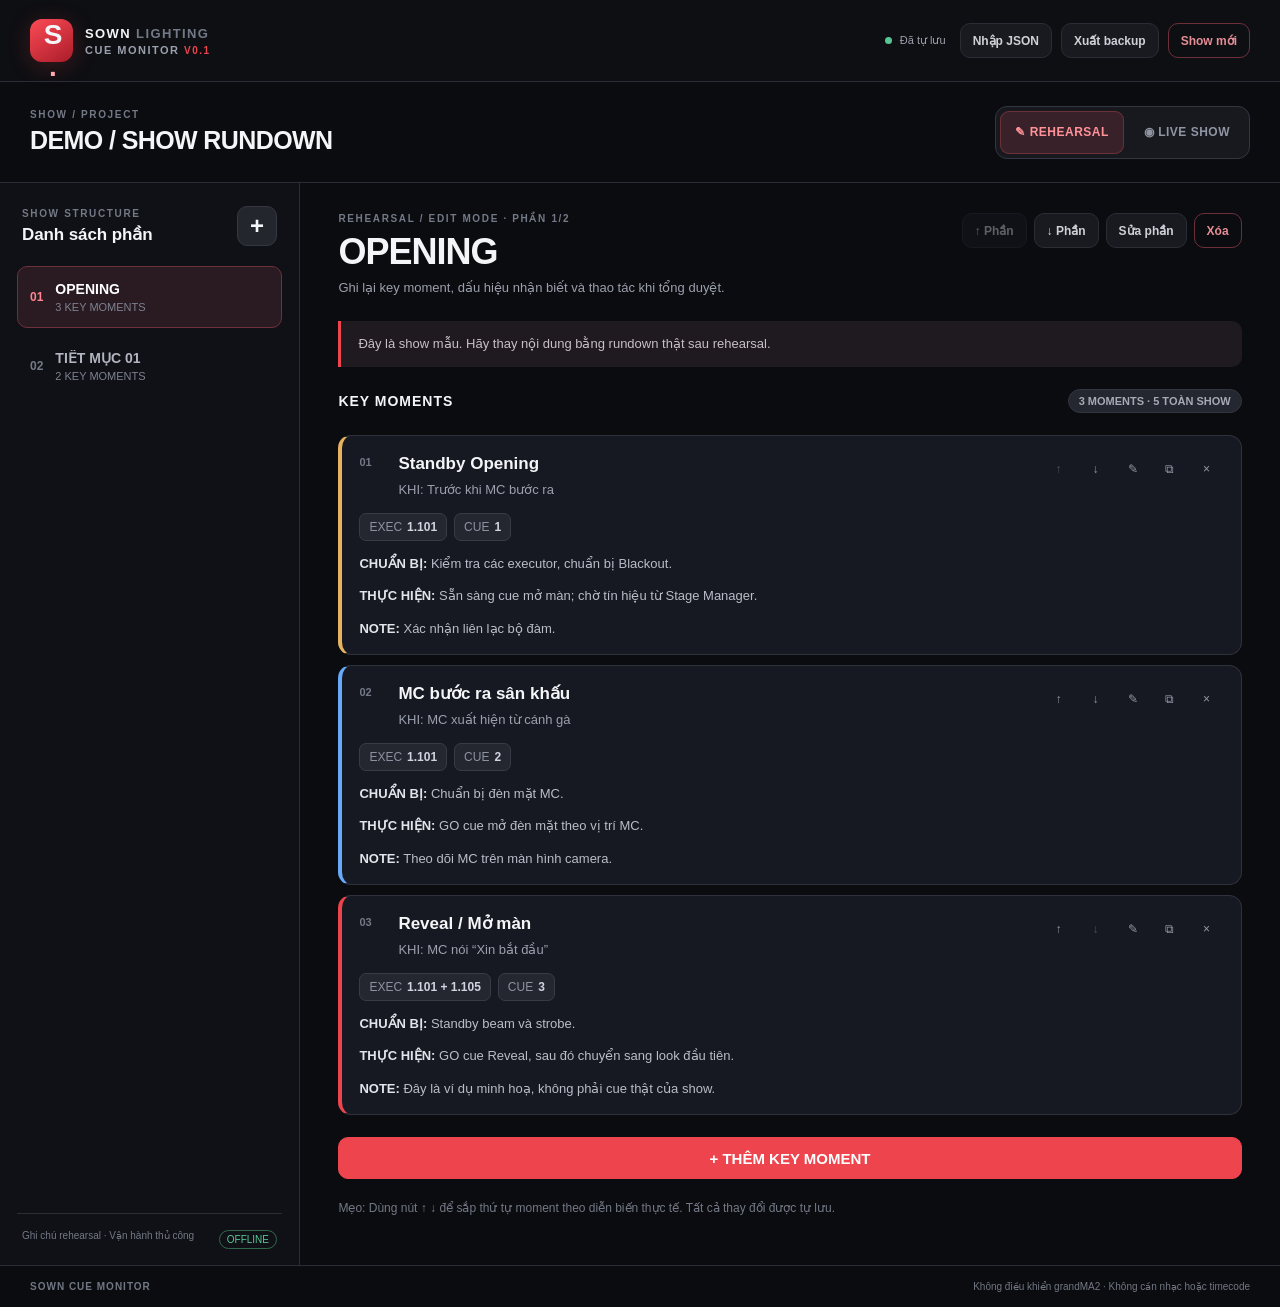
==== cue-monitor/index.html @ 7e2f2c6b "Deploy SOWN Cue Monitor v0.1 to GitHub Pages" ====
<!doctype html>
<html lang="vi">
<head>
  <meta charset="utf-8">
  <meta name="viewport" content="width=device-width,initial-scale=1,viewport-fit=cover">
  <meta name="theme-color" content="#0b0c10">
  <meta name="apple-mobile-web-app-capable" content="yes">
  <meta name="apple-mobile-web-app-status-bar-style" content="black-translucent">
  <meta name="apple-mobile-web-app-title" content="SOWN Cues">
  <meta name="description" content="SOWN Cue Monitor — sổ cue cho rehearsal và live show, không cần timecode.">
  
  
  
  
  <link rel="manifest" href="./manifest.webmanifest">
  <link rel="icon" type="image/svg+xml" href="./icon.svg">
  <title>SOWN Cue Monitor</title>
<style>
:root{color-scheme:dark;--bg:#0b0c10;--panel:#12141a;--panel2:#191b23;--line:#2a2d37;--text:#f4f5f7;--muted:#9ba0ad;--faint:#737986;--accent:#ed444e;--accent-soft:#361c23;--green:#58c694;--amber:#e8b35e;--blue:#68aafa;--purple:#b39dfe;--radius:15px;font-family:-apple-system,BlinkMacSystemFont,"Segoe UI",Roboto,"Helvetica Neue",Arial,sans-serif}
*{box-sizing:border-box}
html{min-height:100%;background:var(--bg)}
body{margin:0;background:var(--bg);color:var(--text);font-size:15px;-webkit-font-smoothing:antialiased}
button,input,select,textarea{font:inherit}
button{cursor:pointer;-webkit-tap-highlight-color:transparent}
button:disabled{opacity:.42;cursor:not-allowed}
button:focus-visible,input:focus-visible,textarea:focus-visible,select:focus-visible{outline:2px solid var(--blue);outline-offset:2px}
.app-shell{min-height:100dvh;display:flex;flex-direction:column;max-width:1600px;margin:auto}
.header{display:flex;align-items:center;justify-content:space-between;gap:20px;padding:19px 30px;border-bottom:1px solid var(--line);background:#0e0f13}
.brand{display:flex;align-items:center;gap:12px;flex-shrink:0}
.brand-mark{height:43px;width:43px;border-radius:12px;background:linear-gradient(145deg,#fb4b56,#aa1c29);display:grid;place-items:center;font-weight:900;font-size:28px;letter-spacing:-3px;box-shadow:0 4px 22px #f1434336}
.brand-mark span{color:#ffa9ae}
.brand-top{font-size:13px;font-weight:850;letter-spacing:1.4px}
.brand-top span{color:var(--faint);font-weight:600;margin-left:5px}
.brand-bottom{font-size:11px;font-weight:700;color:var(--muted);letter-spacing:1.5px;margin-top:3px}
.brand-bottom b{color:var(--accent);font-size:10px}
.header-actions{display:flex;align-items:center;gap:9px;flex-wrap:wrap;justify-content:flex-end}
.save-state{font-size:11px;color:var(--muted);white-space:nowrap;margin-right:5px}
.save-dot{display:inline-block;height:7px;width:7px;border-radius:50%;background:var(--green);margin-right:5px}
.btn,.icon-btn{background:#24262e;color:var(--text);border:1px solid #353841;border-radius:10px;min-height:42px;padding:10px 15px;font-weight:650;transition:background .15s,border-color .15s}
.btn:hover,.icon-btn:hover{background:#30343e}
.btn-sm{font-size:12px;min-height:35px;padding:7px 12px}
.btn-quiet{background:#181a20;border-color:#292d35;color:#cfd1d8}
.btn-danger-outline{background:transparent;color:#e58e95;border-color:#6d303b}
.btn-accent{background:var(--accent);border-color:#ed444e;color:#fff}
.btn-accent:hover{background:#d93642}
.btn-outline{background:transparent;border-color:#454a55}
.btn-ghost{background:transparent;border-color:transparent;color:var(--muted)}
.btn-icon-text{display:inline-flex;align-items:center;gap:7px}
.icon-btn{height:40px;min-height:40px;width:40px;padding:0;display:grid;place-items:center;font-size:24px;line-height:1}
.showbar{display:flex;align-items:center;justify-content:space-between;gap:20px;padding:22px 30px;border-bottom:1px solid var(--line)}
.show-identity{min-width:0}.eyebrow{font-size:10px;font-weight:750;letter-spacing:1.65px;color:var(--faint);text-transform:uppercase}.show-name{display:block;background:none;border:0;color:var(--text);font-size:25px;letter-spacing:-.6px;font-weight:800;padding:5px 0;text-align:left;max-width:100%;overflow:hidden;text-overflow:ellipsis;white-space:nowrap}
.show-name:hover{text-decoration:underline;text-decoration-color:#ba414a}
.mode-tabs{display:flex;gap:5px;padding:4px;border:1px solid #343641;background:#17191f;border-radius:12px;flex-shrink:0}
.mode-tab{border:0;background:transparent;border-radius:9px;padding:11px 15px;color:#8f95a2;font-size:12px;letter-spacing:.5px;font-weight:800;min-height:43px}
.mode-tab.active{background:#39212a;color:#ff9399;box-shadow:inset 0 0 0 1px #6c3037}
.workspace{display:grid;grid-template-columns:300px minmax(0,1fr);min-height:0;flex:1}
.sidebar{border-right:1px solid var(--line);background:#101116;padding:23px 17px 16px;display:flex;flex-direction:column;gap:20px}
.sidebar-head{display:flex;align-items:center;justify-content:space-between;gap:10px;padding:0 5px}.sidebar-head h2{font-size:17px;margin:5px 0 0;letter-spacing:-.1px}.sections{display:flex;flex-direction:column;gap:7px}
.section-item{width:100%;background:transparent;color:#b1b5bf;border:1px solid transparent;border-radius:10px;padding:12px 12px;display:flex;gap:12px;align-items:center;text-align:left;min-height:62px}
.section-item:hover{background:#1a1c23}.section-item.active{background:#2a1a21;border-color:#6d313b;color:#fff}
.section-index{color:var(--faint);font-size:12px;font-variant-numeric:tabular-nums;font-weight:700}.section-item.active .section-index{color:#ff8591}
.section-info{display:flex;flex:1;flex-direction:column;gap:4px;min-width:0}.section-info strong{font-size:14px;white-space:nowrap;overflow:hidden;text-overflow:ellipsis}.section-info small{font-size:11px;color:#7c8290}.sidebar-foot{border-top:1px solid var(--line);margin-top:auto;padding:16px 5px 0;display:flex;justify-content:space-between;gap:8px;color:var(--faint);font-size:10px}.pill{font-size:10px;color:var(--green);border:1px solid #31684c;border-radius:20px;padding:3px 7px;height:fit-content}
.main{min-width:0;padding:30px clamp(18px,3vw,44px) 50px}.main-layout{max-width:1050px;margin:0 auto;display:flex;flex-direction:column;gap:22px}
.page-heading{display:flex;align-items:start;justify-content:space-between;gap:15px}.page-heading h1{font-size:clamp(26px,3vw,36px);font-weight:850;letter-spacing:-1px;margin:7px 0 5px}.subtitle{font-size:13px;color:var(--muted);line-height:1.6;margin:0}.heading-actions{display:flex;gap:7px;align-items:center;flex-wrap:wrap;justify-content:flex-end}
.panel{border:1px solid var(--line);background:var(--panel);border-radius:var(--radius);padding:21px}.section-note{border-left:3px solid var(--accent);padding:13px 17px;background:#1e1a20;border-radius:0 10px 10px 0;color:#c8c0c4;white-space:pre-wrap;font-size:13px;line-height:1.55}
.section-hint{display:flex;gap:9px;align-items:center;color:var(--faint);font-size:12px}.list-title{display:flex;align-items:center;justify-content:space-between;gap:10px}.list-title h2{font-size:14px;letter-spacing:1px;text-transform:uppercase;margin:0}.count-badge{border-radius:20px;background:#242730;border:1px solid #323641;color:#a5aab5;padding:5px 10px;font-weight:800;font-size:11px}
.moments{display:flex;flex-direction:column;gap:10px}.moment-card{border:1px solid #2f323d;border-radius:13px;background:#171922;overflow:hidden;border-left:4px solid var(--amber)}
.moment-card.color-red{border-left-color:var(--accent)}.moment-card.color-blue{border-left-color:var(--blue)}.moment-card.color-green{border-left-color:var(--green)}.moment-card.color-purple{border-left-color:var(--purple)}.moment-card.color-amber{border-left-color:var(--amber)}
.moment-inner{padding:16px 17px}.moment-header{display:flex;gap:12px;align-items:start}.moment-num{font-size:11px;color:var(--faint);font-weight:800;min-width:27px;padding-top:4px}.moment-heading{flex:1;min-width:0}.moment-heading strong{font-size:17px;display:block;line-height:1.4}.moment-trigger{font-size:13px;color:var(--muted);margin:5px 0 0;line-height:1.45;white-space:pre-wrap}.moment-actions{display:flex;gap:3px;flex-wrap:wrap;justify-content:flex-end}.mini-btn{border:1px solid transparent;background:transparent;color:#9398a5;border-radius:8px;padding:8px;min-height:34px;min-width:34px;font-size:12px}.mini-btn:hover{background:#2a2c37;color:white}.mini-btn.danger:hover{background:#46232a;color:#ff9ca4}
.chips{display:flex;gap:7px;flex-wrap:wrap;margin-top:13px}.chip{background:#242730;color:#d1d4df;border:1px solid #383b46;padding:6px 9px;border-radius:7px;font-size:12px;font-weight:700}.chip b{font-weight:500;color:#8d93a1;margin-right:5px}
.note-summary{font-size:13px;color:#b9bdc7;margin:13px 0 0;line-height:1.5;white-space:pre-wrap}.note-summary b{color:#e2e4eb}.empty-state{border:1px dashed #454852;border-radius:15px;text-align:center;color:var(--muted);padding:45px 20px}.empty-state strong{display:block;color:#f5f5f5;font-size:18px;margin-bottom:12px}.empty-state p{max-width:370px;margin:0 auto 18px;font-size:13px;line-height:1.6}
.live-topbar{display:flex;gap:10px;align-items:center;justify-content:space-between}.live-counter{font-size:13px;color:var(--muted);font-weight:700}.live-counter b{color:#fff}.live-counts{color:var(--faint);font-size:12px}.live-section-picker{display:flex;gap:8px;align-items:center;min-width:0}.live-section-picker label{font-size:11px;color:var(--muted);white-space:nowrap}.live-section-picker select{min-width:180px;max-width:240px;flex:1}
.live-hero{border:1px solid #702b36;border-radius:20px;background:linear-gradient(145deg,#2a171e 0%,#17171e 64%);padding:26px;position:relative;overflow:hidden}.live-hero:before{content:"";position:absolute;width:190px;height:190px;border-radius:50%;top:-110px;right:-80px;background:#8f1d2d;filter:blur(80px);opacity:.28;pointer-events:none}.live-hero .live-label{color:#ff8f99;font-size:12px;font-weight:900;letter-spacing:1.6px}.live-hero h2{font-size:clamp(28px,4vw,45px);letter-spacing:-1.4px;line-height:1.11;margin:13px 0 12px;max-width:780px;overflow-wrap:anywhere}.live-subtitle{font-size:14px;color:#d1a9b1;margin-bottom:17px}.divider{height:1px;background:#46404b;margin:18px 0}.field-grid{display:grid;grid-template-columns:repeat(2,minmax(0,1fr));gap:13px}.field-box{background:#12141ac9;border:1px solid #3b333e;border-radius:12px;padding:15px;min-width:0}.field-label{font-size:10px;letter-spacing:1.3px;color:var(--faint);font-weight:800;margin-bottom:9px}.field-value{font-size:15px;font-weight:700;line-height:1.6;white-space:pre-wrap;overflow-wrap:anywhere}.field-value.muted{color:#8a8d98;font-weight:400}.exec-row{display:flex;gap:8px;flex-wrap:wrap}.exec-tag{background:#342128;border:1px solid #7b3840;border-radius:10px;padding:12px 14px;min-width:118px}.exec-tag strong{display:block;font-size:21px;letter-spacing:.4px;margin-top:5px;overflow-wrap:anywhere}.exec-tag label{color:#c37c86;font-size:10px;letter-spacing:1px;font-weight:800}.exec-tag.cue{background:#242631;border-color:#4a4e60}.exec-tag.cue label{color:#a3a9be}
.live-actions{display:flex;gap:11px;align-items:stretch}.live-actions .btn{min-height:60px;font-size:15px}.live-actions .btn-accent{flex:1;font-size:16px;letter-spacing:.2px}.live-actions .btn-outline{min-width:118px}.live-notice{text-align:center;color:#777e8c;font-size:11px;line-height:1.6}.upcoming-grid{display:grid;grid-template-columns:1fr 1fr;gap:12px}.upcoming-card{border:1px solid var(--line);background:#161820;border-radius:13px;padding:17px;text-align:left;color:var(--text)}.upcoming-card:hover{background:#20232c}.upcoming-card small{color:var(--faint);font-size:10px;letter-spacing:1px;font-weight:800}.upcoming-card strong{display:block;margin:9px 0 6px;font-size:16px;line-height:1.4}.upcoming-card span{color:#969ba6;font-size:12px;line-height:1.5}.upcoming-card.last{cursor:default;color:var(--muted)}.completed{color:var(--green);font-size:12px}
.live-finish{text-align:center;border:1px solid #347555;background:#12291e;border-radius:16px;padding:70px 20px}.live-finish h2{font-size:36px;margin:12px 0}.live-finish p{color:#aad2bd}.live-finish .buttons{display:flex;gap:10px;justify-content:center;margin-top:24px;flex-wrap:wrap}
select,input,textarea{border:1px solid #3b404a;border-radius:10px;background:#1b1e25;color:#f4f5f7;min-height:43px;padding:10px 12px;max-width:100%;width:100%;outline:none;font-size:15px}
textarea{min-height:75px;resize:vertical;line-height:1.5}input::placeholder,textarea::placeholder{color:#686e7b}option{color:#fff;background:#1b1e25}.editor-dialog{border:1px solid #464953;background:#15171d;color:var(--text);padding:0;border-radius:18px;width:min(630px,calc(100vw - 24px));max-height:min(90dvh,900px);box-shadow:0 24px 100px #000a}.editor-dialog::backdrop{background:#000b;backdrop-filter:blur(5px)}.dialog-inner{display:flex;flex-direction:column;max-height:min(90dvh,900px)}.dialog-head{padding:20px 22px;display:flex;align-items:center;justify-content:space-between;border-bottom:1px solid var(--line)}.dialog-head h2{font-size:20px;margin:0}.form-body{padding:20px 22px;display:flex;flex-direction:column;gap:15px;overflow-y:auto;overscroll-behavior:contain}.form-field{display:flex;flex-direction:column;gap:7px}.form-field label{font-size:12px;color:#b4b7bf;font-weight:700}.form-grid{display:grid;grid-template-columns:1fr 1fr;gap:12px}.form-actions{position:sticky;bottom:-20px;background:#15171d;border-top:1px solid var(--line);margin:5px -22px -20px;padding:14px 22px 22px;display:flex;justify-content:flex-end;gap:10px}.dialog-help{font-size:12px;color:#9297a1;line-height:1.5}.toast{position:fixed;bottom:calc(20px + env(safe-area-inset-bottom));left:50%;transform:translateX(-50%) translateY(100px);background:#262b32;border:1px solid #515964;padding:12px 19px;border-radius:12px;color:#fff;font-size:13px;box-shadow:0 10px 45px #000a;opacity:0;pointer-events:none;transition:transform .25s,opacity .25s;z-index:999;max-width:calc(100vw - 24px);text-align:center}.toast.show{opacity:1;transform:translateX(-50%) translateY(0)}.footer{border-top:1px solid var(--line);padding:15px 30px;color:#717783;font-size:10px;font-weight:700;letter-spacing:1px;display:flex;justify-content:space-between;gap:10px}.footer span{letter-spacing:0;font-weight:400}
@media(max-width:950px){.header{padding:14px 17px;align-items:flex-start}.header-actions{max-width:340px}.showbar{padding:17px}.workspace{grid-template-columns:260px minmax(0,1fr)}.main{padding:23px 18px 32px}.field-grid{grid-template-columns:1fr}.show-name{font-size:22px}}
@media(max-width:700px){.header{flex-direction:column;gap:12px}.header-actions{max-width:unset;width:100%;justify-content:space-between;gap:6px}.header-actions .save-state{flex:1;min-width:90px}.header-actions .btn{font-size:11px;padding:7px 9px}.brand-mark{height:39px;width:39px}.showbar{align-items:stretch;flex-direction:column;gap:11px;padding:17px}.show-name{font-size:22px}.mode-tabs{width:100%}.mode-tab{flex:1}.workspace{display:block}.sidebar{border-right:0;border-bottom:1px solid var(--line);gap:10px;padding:15px 13px}.sidebar-head{padding:0 3px}.sections{display:flex;flex-direction:row;overflow:auto;gap:7px;padding-bottom:3px;scrollbar-width:none}.sections::-webkit-scrollbar{display:none}.section-item{min-width:153px;width:auto;max-width:190px;padding:10px 12px;min-height:55px}.sidebar-foot{display:none}.main{padding:22px 15px 42px}.page-heading{flex-direction:column;gap:12px}.page-heading h1{font-size:29px}.heading-actions{width:100%;justify-content:flex-start}.live-hero{padding:21px 18px}.live-hero h2{font-size:33px;letter-spacing:-.7px}.live-actions{position:sticky;bottom:0;z-index:5;background:linear-gradient(0deg,#0b0c10 75%,#0b0c10e8 90%,transparent 100%);padding:15px 0 calc(12px + env(safe-area-inset-bottom));margin-top:-8px}.live-actions .btn{min-height:62px}.live-actions .btn-outline{min-width:91px}.live-section-picker select{min-width:0;max-width:100%}.upcoming-grid{grid-template-columns:1fr}.footer{padding:14px 16px calc(14px + env(safe-area-inset-bottom));flex-direction:column}.workspace.show-mode .sidebar{display:none}.moment-inner{padding:14px}.moment-heading strong{font-size:16px}.moment-header{gap:7px}.moment-actions{max-width:90px}.form-grid{grid-template-columns:1fr}}
@media(max-width:360px){.header-actions .btn{font-size:10px;padding:6px 7px}.mode-tab{font-size:10px}.live-hero h2{font-size:28px}.live-actions .btn{font-size:12px}.live-actions .btn-accent{font-size:13px}}
/* Keep moment editing controls on a separate row on narrow phones. */
@media(max-width:700px){
  .moment-header{flex-wrap:wrap}
  .moment-header .moment-actions{width:100%;max-width:none;justify-content:flex-end;flex-wrap:nowrap;gap:4px;margin-top:-2px}
  .moment-header .moment-actions .mini-btn{min-width:38px;min-height:36px;padding:8px 10px}
  .header-actions .save-state{display:flex;align-items:center;gap:4px}
  .header-actions .save-dot{margin-right:2px;flex-shrink:0}
}

</style>
</head>
<body>
  <div class="app-shell">
    <header class="header">
      <div class="brand">
        <div class="brand-mark" aria-hidden="true">S<span>.</span></div>
        <div>
          <div class="brand-top">SOWN<span>LIGHTING</span></div>
          <div class="brand-bottom">CUE MONITOR <b>V0.1</b></div>
        </div>
      </div>
      <div class="header-actions">
        <span class="save-state" id="saveState"><span class="save-dot"></span> Lưu trên máy</span>
        <button class="btn btn-quiet btn-sm" type="button" data-action="import">Nhập JSON</button>
        <button class="btn btn-quiet btn-sm" type="button" data-action="export">Xuất backup</button>
        <button class="btn btn-danger-outline btn-sm" type="button" data-action="new-show">Show mới</button>
      </div>
    </header>

    <div class="showbar">
      <div class="show-identity">
        <span class="eyebrow">SHOW / PROJECT</span>
        <button type="button" class="show-name" data-action="rename-show" id="showName" title="Đổi tên show">—</button>
      </div>
      <div class="mode-tabs" role="group" aria-label="Chế độ hoạt động">
        <button type="button" data-action="switch-mode" data-mode="rehearsal" id="modeRehearsal" class="mode-tab">✎ <span>REHEARSAL</span></button>
        <button type="button" data-action="switch-mode" data-mode="show" id="modeShow" class="mode-tab">◉ <span>LIVE SHOW</span></button>
      </div>
    </div>

    <div class="workspace" id="workspace">
      <aside class="sidebar" aria-label="Danh sách các phần trong show">
        <div class="sidebar-head">
          <div><div class="eyebrow">SHOW STRUCTURE</div><h2>Danh sách phần</h2></div>
          <button type="button" class="icon-btn" data-action="add-section" title="Thêm phần" aria-label="Thêm phần">+</button>
        </div>
        <div class="sections" id="sections"></div>
        <div class="sidebar-foot"><span>Ghi chú rehearsal · Vận hành thủ công</span><span class="pill">OFFLINE</span></div>
      </aside>
      <main class="main" id="main" aria-live="polite"></main>
    </div>
    <footer class="footer">SOWN CUE MONITOR <span>Không điều khiển grandMA2 · Không cần nhạc hoặc timecode</span></footer>
  </div>

  <dialog id="editorDialog" class="editor-dialog" aria-labelledby="dialogTitle">
    <div class="dialog-inner">
      <div class="dialog-head"><h2 id="dialogTitle"></h2><button type="button" class="icon-btn" data-action="close-dialog" aria-label="Đóng">×</button></div>
      <form id="editorForm" class="form-body"></form>
    </div>
  </dialog>
  <input type="file" id="importFile" accept="application/json,.json" hidden>
  <div id="toast" class="toast" role="status" aria-live="polite"></div>
  
<script>
/* SOWN Cue Monitor v0.1 — all data stays in this browser unless exported. */
(() => {
  'use strict';
  const KEY = 'sown_cue_monitor_data_v01';
  const COLORS = ['amber', 'red', 'blue', 'green', 'purple'];
  const $ = (selector) => document.querySelector(selector);
  const esc = (value) => String(value ?? '').replace(/[&<>"']/g, c => ({'&':'&amp;','<':'&lt;','>':'&gt;','"':'&quot;',"'":'&#39;'}[c]));
  const txt = (value, fallback = 'Chưa ghi chú') => value ? esc(value) : `<span class="muted">${esc(fallback)}</span>`;
  const newId = () => (crypto.randomUUID?.() || ('id_' + Date.now() + '_' + Math.random().toString(36).slice(2)));
  const cap = (v, max = 2500) => String(v ?? '').slice(0, max);
  let toastTimer;

  const sample = () => {
    const id1 = newId(), id2 = newId();
    const m1 = newId(), m2 = newId(), m3 = newId(), m4 = newId(), m5 = newId();
    return {
      schema:1, name:'DEMO / SHOW RUNDOWN', mode:'rehearsal', selectedSectionId:id1, cursorId:m1,
      ended:false, doneIds:[], sections:[
        {id:id1, name:'OPENING', notes:'Đây là show mẫu. Hãy thay nội dung bằng rundown thật sau rehearsal.', moments:[
          {id:m1,title:'Standby Opening',trigger:'Trước khi MC bước ra',prepare:'Kiểm tra các executor, chuẩn bị Blackout.',action:'Sẵn sàng cue mở màn; chờ tín hiệu từ Stage Manager.',executor:'1.101',cue:'1',notes:'Xác nhận liên lạc bộ đàm.',color:'amber'},
          {id:m2,title:'MC bước ra sân khấu',trigger:'MC xuất hiện từ cánh gà',prepare:'Chuẩn bị đèn mặt MC.',action:'GO cue mở đèn mặt theo vị trí MC.',executor:'1.101',cue:'2',notes:'Theo dõi MC trên màn hình camera.',color:'blue'},
          {id:m3,title:'Reveal / Mở màn',trigger:'MC nói “Xin bắt đầu”',prepare:'Standby beam và strobe.',action:'GO cue Reveal, sau đó chuyển sang look đầu tiên.',executor:'1.101 + 1.105',cue:'3',notes:'Đây là ví dụ minh hoạ, không phải cue thật của show.',color:'red'}
        ]},
        {id:id2,name:'TIẾT MỤC 01',notes:'Nhập các key moment của tiết mục khi tổng duyệt.', moments:[
          {id:m4,title:'Artist Walk-in',trigger:'Ca sĩ bước ra từ sân khấu phải',prepare:'Chuẩn bị Follow / Face light.',action:'Nâng sáng mặt, giữ background thấp.',executor:'1.201',cue:'1',notes:'Quan sát hướng di chuyển thực tế.',color:'green'},
          {id:m5,title:'Kết tiết mục / Blackout',trigger:'Ca sĩ kết thúc, bắt đầu cúi chào',prepare:'Standby blackout và chuyển cảnh.',action:'GO cue cuối khi có hiệu lệnh Stage Manager.',executor:'1.201',cue:'8',notes:'Xác nhận sân khấu đã trống trước khi sang phần tiếp.',color:'purple'}
        ]}
      ]
    };
  };

  function normalize(obj) {
    if (!obj || typeof obj !== 'object' || !Array.isArray(obj.sections)) throw Error('File JSON không có cấu trúc Show hợp lệ.');
    if (obj.sections.length > 100) throw Error('Show có quá nhiều phần (giới hạn 100).');
    const sectionMap = new Map(), momentMap = new Map();
    let momentCount = 0;
    const sections = obj.sections.map(s => {
      const sectionId = newId();
      sectionMap.set(String(s.id), sectionId);
      if (!Array.isArray(s.moments)) throw Error('Một phần trong show không có danh sách moment hợp lệ.');
      momentCount += s.moments.length;
      if (momentCount > 2000) throw Error('Show có quá nhiều moment (giới hạn 2000).');
      return {id:sectionId,name:cap(s.name,140) || 'Phần chưa đặt tên',notes:cap(s.notes),moments:s.moments.map(m => {
        const mid = newId(); momentMap.set(String(m.id),mid);
        return {id:mid,title:cap(m.title,180)||'Moment chưa đặt tên',trigger:cap(m.trigger),prepare:cap(m.prepare),action:cap(m.action),executor:cap(m.executor,180),cue:cap(m.cue,180),notes:cap(m.notes),color:COLORS.includes(m.color) ? m.color : 'amber'};
      })};
    });
    const first = sections.flatMap(s=>s.moments)[0]?.id || null;
    const done = Array.isArray(obj.doneIds) ? [...new Set(obj.doneIds.map(x=>momentMap.get(String(x))).filter(Boolean))] : [];
    return {schema:1,name:cap(obj.name,140)||'SHOW MỚI',mode:obj.mode==='show'?'show':'rehearsal',selectedSectionId:sectionMap.get(String(obj.selectedSectionId)) || sections[0]?.id || null,cursorId:momentMap.get(String(obj.cursorId))||first,ended:!!obj.ended && !!first,doneIds:done,sections};
  }

  function load() {
    try {
      const raw = localStorage.getItem(KEY);
      if (!raw) return sample();
      const parsed = JSON.parse(raw);
      // Use the same normalization for imported and locally restored data.
      return normalize(parsed);
    } catch (err) {
      console.warn('Could not read saved rundown:', err);
      return sample();
    }
  }
  let state = load();
  function save() {
    try { localStorage.setItem(KEY, JSON.stringify(state)); $('#saveState').innerHTML = '<span class="save-dot"></span> Đã tự lưu'; }
    catch (err) { $('#saveState').textContent = 'Không lưu được • Hãy xuất backup'; console.error(err); }
  }
  function commit({scrollTop=false}={}) { save(); render(); if (scrollTop) window.scrollTo({top:0,behavior:'instant'}); }
  function toast(message) {const el=$('#toast'); el.textContent=message; el.classList.add('show'); clearTimeout(toastTimer); toastTimer=setTimeout(()=>el.classList.remove('show'),2700);}
  function findSection(id) {return state.sections.find(s=>s.id===id);}
  function flatMoments() {return state.sections.flatMap(section => section.moments.map((moment,index)=>({...moment,sectionId:section.id,sectionName:section.name,sectionIndex:index})));}
  function allCount() {return state.sections.reduce((n,s)=>n+s.moments.length,0);}
  function ensureCursor() {
    const arr=flatMoments();
    if (!arr.some(x=>x.id===state.cursorId)) {state.cursorId=arr[0]?.id||null;state.ended=false;}
    state.doneIds=state.doneIds.filter(id=>arr.some(m=>m.id===id));
    if (!state.sections.some(s=>s.id===state.selectedSectionId)) state.selectedSectionId=state.sections[0]?.id||null;
  }
  function renderSidebar() {
    const live=state.mode==='show';
    const current=flatMoments().find(x=>x.id===state.cursorId);
    const sectionId=live && current ? current.sectionId : state.selectedSectionId;
    $('#sections').innerHTML = state.sections.map((s,i)=>
      `<button type="button" class="section-item ${s.id===sectionId?'active':''}" data-action="select-section" data-id="${esc(s.id)}">
        <span class="section-index">${String(i+1).padStart(2,'0')}</span><span class="section-info"><strong>${esc(s.name)}</strong><small>${s.moments.length} KEY MOMENT${s.moments.length===1?'':'S'}</small></span>
      </button>`).join('') || '<div class="empty-state">Chưa có phần nào.</div>';
  }
  function renderRehearsal() {
    const s=findSection(state.selectedSectionId) || state.sections[0];
    if (!s) return `<div class="main-layout"><div class="empty-state"><strong>Bắt đầu show mới</strong><p>Tạo phần đầu tiên như OPENING, INTRO hoặc TIẾT MỤC 01.</p><button class="btn btn-accent" data-action="add-section">+ THÊM PHẦN</button></div></div>`;
    const si=state.sections.indexOf(s);
    const moments=s.moments.map((m,i)=>{
      const chips=[m.executor?`<span class="chip"><b>EXEC</b>${esc(m.executor)}</span>`:'',m.cue?`<span class="chip"><b>CUE</b>${esc(m.cue)}</span>`:''].join('');
      return `<article class="moment-card color-${m.color}"><div class="moment-inner">
        <div class="moment-header"><span class="moment-num">${String(i+1).padStart(2,'0')}</span><div class="moment-heading"><strong>${esc(m.title)}</strong><p class="moment-trigger">${m.trigger?'KHI: '+esc(m.trigger):'Chưa có điểm nhận biết / trigger'}</p></div>
        <div class="moment-actions">
          <button class="mini-btn" data-action="moment-up" data-id="${m.id}" title="Đưa lên" aria-label="Đưa moment lên" ${i===0?'disabled':''}>↑</button>
          <button class="mini-btn" data-action="moment-down" data-id="${m.id}" title="Đưa xuống" aria-label="Đưa moment xuống" ${i===s.moments.length-1?'disabled':''}>↓</button>
          <button class="mini-btn" data-action="edit-moment" data-id="${m.id}" title="Sửa moment" aria-label="Sửa moment">✎</button>
          <button class="mini-btn" data-action="clone-moment" data-id="${m.id}" title="Nhân bản" aria-label="Nhân bản moment">⧉</button>
          <button class="mini-btn danger" data-action="delete-moment" data-id="${m.id}" title="Xóa moment" aria-label="Xóa moment">×</button>
        </div></div>
        ${chips?`<div class="chips">${chips}</div>`:''}
        ${m.prepare?`<p class="note-summary"><b>CHUẨN BỊ:</b> ${esc(m.prepare)}</p>`:''}
        ${m.action?`<p class="note-summary"><b>THỰC HIỆN:</b> ${esc(m.action)}</p>`:''}
        ${m.notes?`<p class="note-summary"><b>NOTE:</b> ${esc(m.notes)}</p>`:''}
      </div></article>`;
    }).join('');
    return `<div class="main-layout">
      <div class="page-heading"><div><div class="eyebrow">REHEARSAL / EDIT MODE · PHẦN ${si+1}/${state.sections.length}</div><h1>${esc(s.name)}</h1><p class="subtitle">Ghi lại key moment, dấu hiệu nhận biết và thao tác khi tổng duyệt.</p></div>
      <div class="heading-actions"><button class="btn btn-quiet btn-sm" data-action="section-up" ${si===0?'disabled':''}>↑ Phần</button><button class="btn btn-quiet btn-sm" data-action="section-down" ${si===state.sections.length-1?'disabled':''}>↓ Phần</button><button class="btn btn-quiet btn-sm" data-action="edit-section" data-id="${s.id}">Sửa phần</button><button class="btn btn-danger-outline btn-sm" data-action="delete-section" data-id="${s.id}">Xóa</button></div></div>
      ${s.notes?`<div class="section-note">${esc(s.notes)}</div>`:''}
      <div class="list-title"><h2>KEY MOMENTS</h2><span class="count-badge">${s.moments.length} MOMENTS · ${allCount()} TOÀN SHOW</span></div>
      <div class="moments">${moments||'<div class="empty-state"><strong>Phần này chưa có moment</strong><p>Thêm ghi chú cho từng tín hiệu: MC nói câu nào, nghệ sĩ đứng đâu, chuyển cảnh lúc nào và gọi Executor/Cue nào.</p></div>'}</div>
      <button class="btn btn-accent" data-action="add-moment" data-section-id="${s.id}">+ THÊM KEY MOMENT</button>
      <div class="section-hint">Mẹo: Dùng nút ↑ ↓ để sắp thứ tự moment theo diễn biến thực tế. Tất cả thay đổi được tự lưu.</div>
    </div>`;
  }
  function fieldBox(label,value) {return `<div class="field-box"><div class="field-label">${label}</div><div class="field-value ${!value?'muted':''}">${txt(value)}</div></div>`;}
  function renderShow() {
    const arr=flatMoments();
    if (!arr.length) return `<div class="main-layout"><div class="empty-state"><strong>Chưa có Key Moment</strong><p>Chuyển sang Rehearsal, tạo phần và ghi lại các thao tác trước khi chạy show.</p><button class="btn btn-accent" data-action="switch-mode" data-mode="rehearsal">Chuyển sang Rehearsal</button></div></div>`;
    let idx=Math.max(0,arr.findIndex(x=>x.id===state.cursorId));
    const active=arr[idx];
    const selector=`<div class="live-section-picker"><label for="sectionJump">NHẢY ĐẾN</label><select id="sectionJump" aria-label="Nhảy đến phần trong show">${state.sections.map(s=>`<option value="${esc(s.id)}" ${s.id===active.sectionId?'selected':''}>${esc(s.name)}</option>`).join('')}</select></div>`;
    if (state.ended) return `<div class="main-layout"><div class="live-topbar"><div class="eyebrow">LIVE SHOW / MANUAL CUE MONITOR</div></div><div class="live-finish"><div style="font-size:43px;color:var(--green)">✓</div><h2>SHOW HOÀN THÀNH</h2><p>${state.doneIds.length} / ${arr.length} moment được đánh dấu hoàn tất.</p><div class="buttons"><button class="btn btn-outline" data-action="previous">← QUAY LẠI MOMENT CUỐI</button><button class="btn btn-accent" data-action="reset">BẮT ĐẦU LẠI</button></div></div></div>`;
    const upcoming=arr.slice(idx+1,idx+5).map((m,j)=>`<button type="button" class="upcoming-card" data-action="jump-moment" data-id="${m.id}"><small>TIẾP THEO · ${String(idx+j+2).padStart(2,'0')} / ${arr.length} · ${esc(m.sectionName)}</small><strong>${esc(m.title)}</strong><span>${m.executor?'EXEC '+esc(m.executor):''}${m.cue?'  ·  CUE '+esc(m.cue):''}</span></button>`).join('');
    const prev=idx>0?arr[idx-1]:null;
    const execTags=(active.executor?`<div class="exec-tag"><label>EXECUTOR</label><strong>${esc(active.executor)}</strong></div>`:'')+(active.cue?`<div class="exec-tag cue"><label>CUE</label><strong>${esc(active.cue)}</strong></div>`:'');
    return `<div class="main-layout">
      <div class="live-topbar"><div><div class="eyebrow">LIVE SHOW / MANUAL CUE MONITOR</div><div class="live-counter">Moment <b>${String(idx+1).padStart(2,'0')} / ${arr.length}</b> <span class="live-counts">· Đã xong ${state.doneIds.length}</span></div></div>${selector}</div>
      <div class="live-hero"><div class="live-label">● MOMENT ĐANG CHỜ · ${esc(active.sectionName)}</div><h2>${esc(active.title)}</h2>
        <div class="live-subtitle">${active.trigger?'Dấu hiệu: '+esc(active.trigger):'Chờ tín hiệu từ sân khấu / Stage Manager'}</div>
        ${execTags?`<div class="exec-row">${execTags}</div>`:''}
        <div class="divider"></div>
        <div class="field-grid">${fieldBox('01 / CHUẨN BỊ',active.prepare)}${fieldBox('02 / THỰC HIỆN',active.action)}</div>
        ${active.notes?`<div style="margin-top:14px">${fieldBox('03 / GHI CHÚ THÊM',active.notes)}</div>`:''}
      </div>
      <div class="live-actions"><button type="button" class="btn btn-outline" data-action="previous" ${idx===0?'disabled':''}>← LÙI LẠI</button><button type="button" class="btn btn-accent" data-action="next">✓ ${idx===arr.length-1?'HOÀN TẤT SHOW':'ĐÃ XONG · MOMENT TIẾP →'}</button></div>
      <div class="live-notice">Chỉ nhắc thao tác, KHÔNG gửi GO / OFF / GOTO đến grandMA2. Bấm “Đã xong” sau khi thực hiện trên bàn.</div>
      <div class="list-title"><h2>${upcoming?'SẮP TỚI':'MOMENT CUỐI CÙNG'}</h2><span class="count-badge">${Math.max(0,arr.length-idx-1)} PHÍA TRƯỚC</span></div>
      ${upcoming?`<div class="upcoming-grid">${upcoming}</div>`:'<div class="section-hint">Đây là moment cuối. Khi hoàn tất, bấm nút màu đỏ phía trên.</div>'}
      ${prev?`<div class="upcoming-card last"><small>MOMENT VỪA QUA</small><strong>${esc(prev.title)}</strong><span>${esc(prev.sectionName)}</span></div>`:''}
      <div class="heading-actions"><button class="btn btn-quiet btn-sm" data-action="edit-moment" data-id="${active.id}">✎ Chỉnh ghi chú moment này</button><button class="btn btn-quiet btn-sm" data-action="reset">↺ Reset trạng thái show</button></div>
    </div>`;
  }
  function render() {
    ensureCursor();
    $('#showName').textContent=state.name;
    $('#modeRehearsal').classList.toggle('active',state.mode==='rehearsal');
    $('#modeShow').classList.toggle('active',state.mode==='show');
    $('#workspace').classList.toggle('show-mode',state.mode==='show');
    renderSidebar();
    $('#main').innerHTML=state.mode==='show'?renderShow():renderRehearsal();
  }

  function input(name,label,value='',extra='') {return `<div class="form-field"><label for="f_${name}">${label}</label><input id="f_${name}" name="${name}" value="${esc(value)}" ${extra}></div>`;}
  function area(name,label,value='',placeholder='') {return `<div class="form-field"><label for="f_${name}">${label}</label><textarea id="f_${name}" name="${name}" rows="2" placeholder="${esc(placeholder)}">${esc(value)}</textarea></div>`;}
  function foot() {return `<div class="form-actions"><button type="button" class="btn btn-quiet" data-action="close-dialog">Hủy</button><button type="submit" class="btn btn-accent">LƯU THAY ĐỔI</button></div>`;}
  function openDialog(type,id=null,sectionId=null) {
    const dlg=$('#editorDialog'),form=$('#editorForm');
    dlg.dataset.type=type;dlg.dataset.id=id||'';dlg.dataset.sectionId=sectionId||'';
    if (type==='show') {$('#dialogTitle').textContent='Tên chương trình';form.innerHTML=input('name','TÊN SHOW',state.name,'required maxlength="140" autofocus')+foot();}
    else if (type==='section') {
      const s=id?findSection(id):null;
      $('#dialogTitle').textContent=s?'Chỉnh sửa phần':'Tạo phần mới';
      form.innerHTML=input('name','TÊN PHẦN / KEY',s?.name||'','required maxlength="140" autofocus placeholder="OPENING / TIẾT MỤC 01 / FINALE"')+area('notes','GHI CHÚ CHUNG CHO PHẦN',s?.notes||'','Ví dụ: Stage Manager gọi standby trước 30s')+foot();
    } else {
      const s=findSection(sectionId),m=id?s?.moments.find(x=>x.id===id):null;
      if (!s) return;
      $('#dialogTitle').textContent=m?'Chỉnh sửa Key Moment':'Thêm Key Moment';
      form.innerHTML=`${input('title','TÊN KEY MOMENT *',m?.title||'','required maxlength="180" autofocus placeholder="MC ra sân khấu / Drop / Blackout"')}
        ${area('trigger','DẤU HIỆU / KHI NÀO THỰC HIỆN?',m?.trigger||'','Ví dụ: MC nói câu cuối; dancer bước ra; nhận lệnh từ SM')}
        <div class="form-grid">${input('executor','EXECUTOR TRÊN grandMA2',m?.executor||'','maxlength="180" placeholder="1.101 hoặc 1.101 + 1.105"')}${input('cue','CUE',m?.cue||'','maxlength="180" placeholder="5 / 5.1 / 7 Thru 9"')}</div>
        ${area('prepare','CẦN CHUẨN BỊ',m?.prepare||'','Ví dụ: Standby đèn mặt, bàn nâng, group beam...')}
        ${area('action','KHI ĐẾN MOMENT CẦN LÀM GÌ?',m?.action||'','Ví dụ: GO Executor 1.101 Cue 5; kéo fader 1.202')}
        ${area('notes','GHI CHÚ THÊM',m?.notes||'','Thông tin đặc biệt từ rehearsal')}
        <div class="form-field"><label for="f_color">MÀU NHẬN BIẾT</label><select id="f_color" name="color">${COLORS.map(c=>`<option value="${c}" ${c===(m?.color||'amber')?'selected':''}>${{amber:'Vàng / Standby',red:'Đỏ / Quan trọng',blue:'Xanh dương / MC',green:'Xanh lá / Go',purple:'Tím / Chuyển cảnh'}[c]}</option>`).join('')}</select></div>
        <div class="dialog-help">Chỉ là ghi chú. Ứng dụng không gửi lệnh đến bàn điều khiển ánh sáng.</div>${foot()}`;
    }
    dlg.showModal();
    setTimeout(()=>form.querySelector('[autofocus]')?.focus(),40);
  }
  function editorSubmit(e) {
    e.preventDefault();
    const dlg=$('#editorDialog');const f=new FormData(e.currentTarget);
    const type=dlg.dataset.type,id=dlg.dataset.id,sectionId=dlg.dataset.sectionId;
    const val=(name,max=2500)=>cap(f.get(name),max).trim();
    if(type==='show') {if(!val('name',140))return;state.name=val('name',140);}
    else if(type==='section') {
      const name=val('name',140);if(!name) return;
      if(id) {const s=findSection(id);if(!s)return;s.name=name;s.notes=val('notes');}
      else {const s={id:newId(),name,notes:val('notes'),moments:[]};state.sections.push(s);state.selectedSectionId=s.id;}
    } else if(type==='moment') {
      const s=findSection(sectionId);if(!s)return;
      const title=val('title',180);if(!title)return;
      const m={title,trigger:val('trigger'),prepare:val('prepare'),action:val('action'),executor:val('executor',180),cue:val('cue',180),notes:val('notes'),color:COLORS.includes(val('color'))?val('color'):'amber'};
      if(id){const target=s.moments.find(x=>x.id===id);if(!target)return;Object.assign(target,m);}
      else {m.id=newId();s.moments.push(m); if(!state.cursorId)state.cursorId=m.id;}
      state.selectedSectionId=s.id;
    }
    dlg.close();commit();toast('Đã lưu ghi chú.');
  }
  function locateMoment(id){for(const s of state.sections){const index=s.moments.findIndex(m=>m.id===id);if(index!==-1)return {section:s,index,moment:s.moments[index]};}return null;}
  function moveItem(array,index,direction){const to=index+direction;if(to<0||to>=array.length)return;[array[index],array[to]]=[array[to],array[index]];}
  function next() {const arr=flatMoments();if(!arr.length)return;const idx=arr.findIndex(m=>m.id===state.cursorId);if(idx<0||state.ended)return;state.doneIds=[...new Set([...state.doneIds,state.cursorId])];if(idx===arr.length-1)state.ended=true;else state.cursorId=arr[idx+1].id;commit({scrollTop:true});}
  function previous(){const arr=flatMoments();if(state.ended){state.ended=false;state.doneIds=state.doneIds.filter(x=>x!==state.cursorId);commit({scrollTop:true});return;}const idx=arr.findIndex(m=>m.id===state.cursorId);if(idx<=0)return;state.cursorId=arr[idx-1].id;state.doneIds=state.doneIds.filter(x=>x!==state.cursorId);commit({scrollTop:true});}
  function switchMode(mode){state.mode=mode;commit({scrollTop:true});}
  function downloadJSON(){
    const date=new Date().toISOString().slice(0,10);
    const name=(state.name.normalize('NFKD').replace(/[\u0300-\u036f]/g,'').replace(/[^\w-]+/g,'_').slice(0,38)||'SHOW');
    const output={...state,exportedAt:new Date().toISOString(),app:'SOWN Cue Monitor V0.1'};
    const blob=new Blob([JSON.stringify(output,null,2)],{type:'application/json'});
    const url=URL.createObjectURL(blob);const a=document.createElement('a');a.href=url;a.download=`SOWN_${name}_${date}.json`;document.body.append(a);a.click();a.remove();setTimeout(()=>URL.revokeObjectURL(url),10000);toast('Đã tạo file JSON để lưu/chia sẻ.');
  }
  async function importJSON(file){
    if(!file)return;
    if(file.size>3*1024*1024) {toast('File quá lớn (tối đa 3 MB).');return;}
    try {const s=normalize(JSON.parse(await file.text()));if(!confirm(`Nhập show “${s.name}”?\n\nDữ liệu hiện tại trên máy sẽ bị thay thế. Hãy xuất backup trước khi nhập.`))return;state=s;commit({scrollTop:true});toast('Đã nhập show thành công.');}
    catch(err){alert('Không nhập được file: '+err.message);}
  }
  function handleButton(e){
    const b=e.target.closest('button[data-action]');if(!b||b.disabled)return;
    const action=b.dataset.action,id=b.dataset.id;
    switch(action){
      case 'switch-mode': switchMode(b.dataset.mode);break;
      case 'rename-show':openDialog('show');break;
      case 'add-section':openDialog('section');break;
      case 'edit-section':openDialog('section',id);break;
      case 'add-moment':openDialog('moment',null,b.dataset.sectionId);break;
      case 'edit-moment':{const target=locateMoment(id);if(target)openDialog('moment',id,target.section.id);break;}
      case 'select-section':{
        const s=findSection(id);if(!s)return;
        if(state.mode==='show') {if(!s.moments.length){toast('Phần này chưa có Key Moment.');return;}if(!confirm(`Chuyển đến moment đầu tiên của “${s.name}”?`))return;state.cursorId=s.moments[0].id;state.ended=false;}
        else state.selectedSectionId=id;
        commit({scrollTop:true});break;
      }
      case 'section-up':case 'section-down':{const i=state.sections.findIndex(s=>s.id===state.selectedSectionId);moveItem(state.sections,i,action==='section-up'?-1:1);commit();break;}
      case 'delete-section':{
        const s=findSection(id);if(!s||!confirm(`Xóa phần “${s.name}” và toàn bộ ${s.moments.length} moment bên trong?\n\nKhông thể hoàn tác nếu chưa có backup.`))return;
        state.sections=state.sections.filter(x=>x.id!==id);ensureCursor();commit();toast('Đã xóa phần.');break;
      }
      case 'moment-up':case 'moment-down':{const loc=locateMoment(id);if(!loc)return;moveItem(loc.section.moments,loc.index,action==='moment-up'?-1:1);commit();break;}
      case 'delete-moment':{
        const loc=locateMoment(id);if(!loc||!confirm(`Xóa Key Moment “${loc.moment.title}”?`))return;
        loc.section.moments.splice(loc.index,1);ensureCursor();commit();toast('Đã xóa moment.');break;
      }
      case 'clone-moment':{
        const loc=locateMoment(id);if(!loc)return;
        loc.section.moments.splice(loc.index+1,0,{...loc.moment,id:newId(),title:loc.moment.title+' (bản sao)'});commit();toast('Đã nhân bản moment.');break;
      }
      case 'next':next();break;
      case 'previous':previous();break;
      case 'jump-moment':{
        const arr=flatMoments(),i=arr.findIndex(m=>m.id===id);if(i<0)return;
        if(!confirm(`Nhảy đến “${arr[i].title}”?\n\nCác moment bị bỏ qua sẽ KHÔNG được đánh dấu hoàn tất.`))return;
        state.cursorId=id;state.ended=false;commit({scrollTop:true});break;
      }
      case 'reset':if(confirm('Đưa show về moment đầu tiên và xóa trạng thái đã hoàn tất?\n\nNội dung ghi chú sẽ được giữ nguyên.')){state.cursorId=flatMoments()[0]?.id||null;state.ended=false;state.doneIds=[];commit({scrollTop:true});toast('Đã reset trạng thái show.');}break;
      case 'new-show':if(confirm('Tạo show mới?\n\nToàn bộ rundown hiện tại sẽ bị thay thế. Hãy xuất backup trước nếu cần.')){
        const sid=newId();state={schema:1,name:'SHOW MỚI',mode:'rehearsal',selectedSectionId:sid,cursorId:null,ended:false,doneIds:[],sections:[{id:sid,name:'OPENING',notes:'',moments:[]}]};commit({scrollTop:true});toast('Đã tạo show mới.');}break;
      case 'export':downloadJSON();break;
      case 'import':$('#importFile').click();break;
      case 'close-dialog':$('#editorDialog').close();break;
    }
  }
  document.addEventListener('click',handleButton);
  $('#editorForm').addEventListener('submit',editorSubmit);
  $('#importFile').addEventListener('change',e=>{importJSON(e.target.files?.[0]);e.target.value='';});
  document.addEventListener('change',e=>{
    if(e.target.id==='sectionJump'){
      const s=findSection(e.target.value);if(!s?.moments.length){toast('Phần này chưa có Key Moment.');render();return;}
      if(!confirm(`Nhảy đến moment đầu tiên của “${s.name}”?`)){render();return;}
      state.cursorId=s.moments[0].id;state.ended=false;commit({scrollTop:true});
    }
  });
  document.addEventListener('keydown',e=>{
    if(state.mode!=='show'||$('#editorDialog').open||e.altKey||e.ctrlKey||e.metaKey||['INPUT','TEXTAREA','SELECT'].includes(document.activeElement?.tagName))return;
    if(e.key==='ArrowRight'){e.preventDefault();next();}
    if(e.key==='ArrowLeft'){e.preventDefault();previous();}
  });
  $('#editorDialog').addEventListener('click',e=>{if(e.target===$('#editorDialog'))$('#editorDialog').close();});
  ensureCursor();save();render();
  if('serviceWorker' in navigator && location.protocol==='https:')navigator.serviceWorker.register('./sw.js').catch(console.warn);
})();

</script>
</body>
</html>
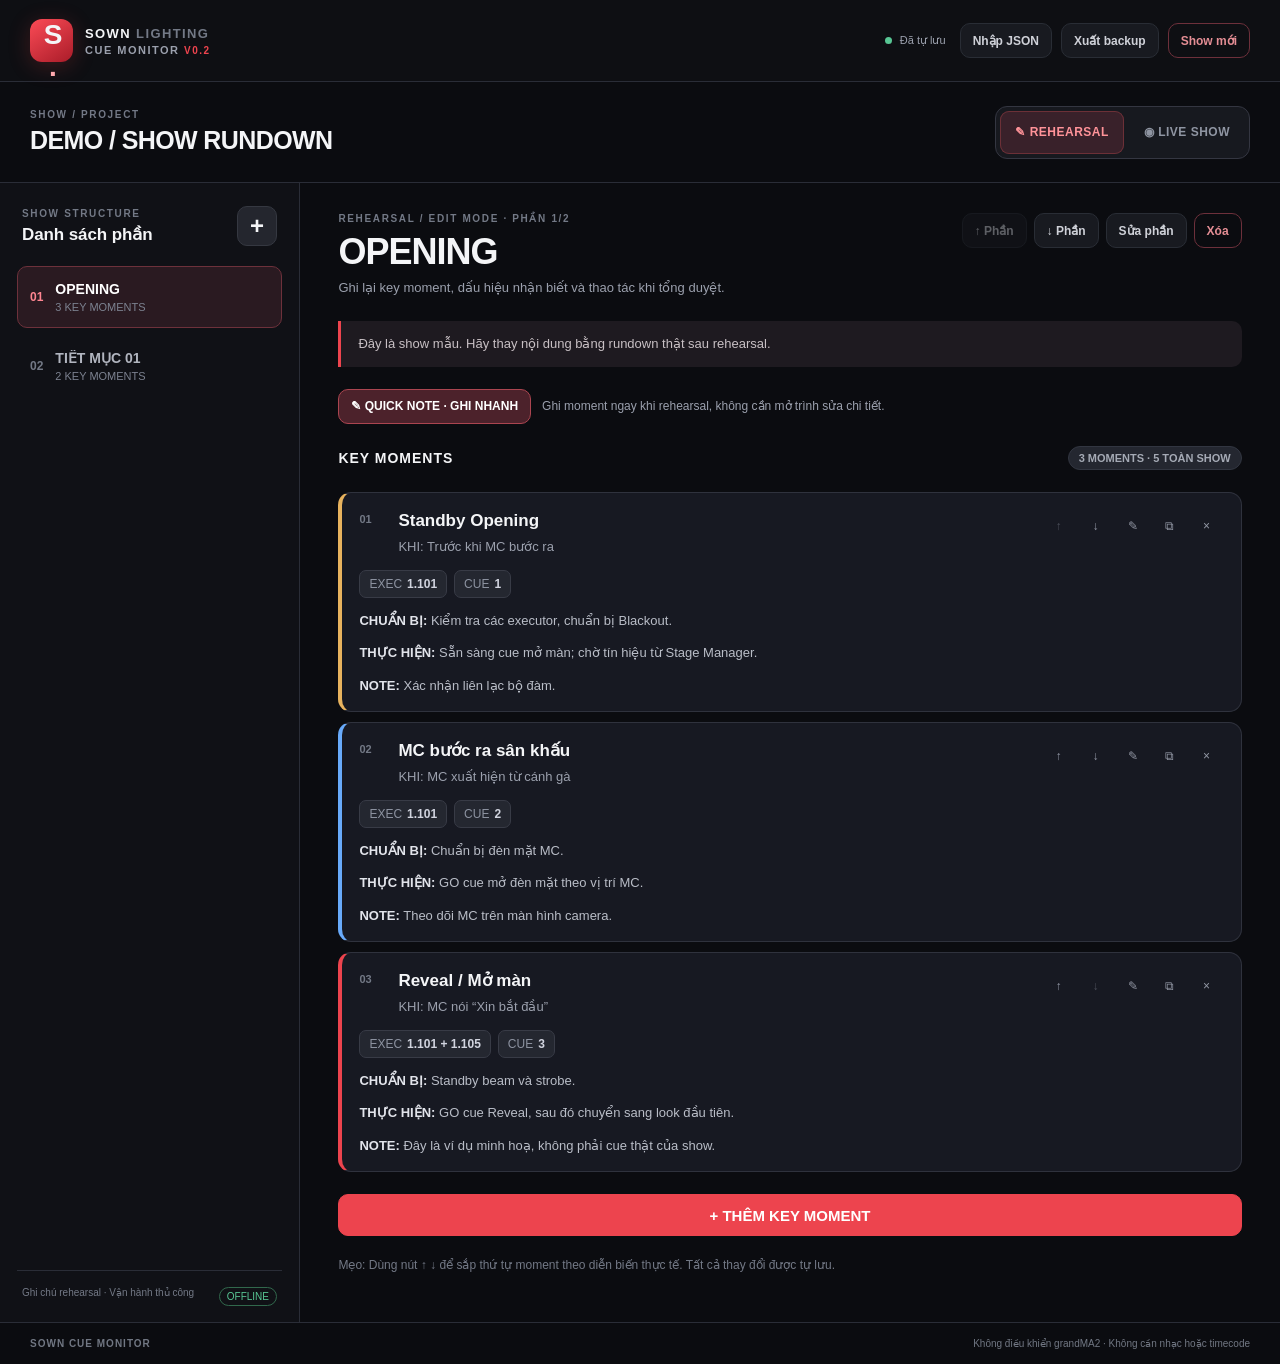
==== commit 27b816a4: "Add rehearsal Quick Note fast capture with Executor/Cue and save-and-continue" ====
--- a/cue-monitor/index.html
+++ b/cue-monitor/index.html
@@ -5,7 +5,7 @@
   <meta name="viewport" content="width=device-width,initial-scale=1,viewport-fit=cover">
   <meta name="theme-color" content="#0b0c10">
   <meta name="apple-mobile-web-app-capable" content="yes">
-  <meta name="apple-mobile-web-app-status-bar-style" content="black-translucent">
+  <meta name="apple-mobile-web-app-status-bar-style" content="black">
   <meta name="apple-mobile-web-app-title" content="SOWN Cues">
   <meta name="description" content="SOWN Cue Monitor — sổ cue cho rehearsal và live show, không cần timecode.">
   
@@ -87,6 +87,27 @@
   .header-actions .save-dot{margin-right:2px;flex-shrink:0}
 }
 
+
+/* iPhone notch / Dynamic Island: keep the app header below the system status bar. */
+@media (max-width:700px) {
+  .header {padding-top:calc(14px + env(safe-area-inset-top, 0px));}
+}
+/* Opaque iOS PWA status bar reserves its own space; no extra standalone offset. */
+
+/* Rehearsal Quick Note: fast capture without opening the full editor. */
+.quick-note-launch{display:flex;align-items:center;gap:11px;flex-wrap:wrap}
+.quick-note-launch .btn{background:#4c222b;border-color:#ab4550;color:#fff}
+.quick-note-hint{font-size:12px;color:var(--muted);line-height:1.5}
+.quick-note-form{background:linear-gradient(145deg,#21171e,#13151b);border:1px solid #71343e;border-radius:15px;padding:17px;display:flex;flex-direction:column;gap:13px}
+.quick-note-form .form-field{gap:5px}
+.quick-note-form .form-field label{font-size:11px;letter-spacing:.3px}
+.quick-note-form input,.quick-note-form textarea{background:#101217;border-color:#4a3840}
+.quick-note-form input:focus,.quick-note-form textarea:focus{border-color:#ed727e;outline:1px solid #ed727e}
+.quick-note-grid{display:grid;grid-template-columns:repeat(2,minmax(0,1fr));gap:11px}
+.quick-note-actions{display:flex;align-items:center;gap:9px;flex-wrap:wrap}
+.quick-note-actions .btn-accent{flex:1;min-height:48px}
+.quick-note-tip{color:#aaa3a7;font-size:11px;line-height:1.5}
+@media(max-width:700px){.quick-note-launch .btn{width:100%;min-height:49px}.quick-note-form{padding:14px}.quick-note-actions .btn{width:100%}.quick-note-actions .btn-quiet{min-height:40px}}
 </style>
 </head>
 <body>
@@ -96,7 +117,7 @@
         <div class="brand-mark" aria-hidden="true">S<span>.</span></div>
         <div>
           <div class="brand-top">SOWN<span>LIGHTING</span></div>
-          <div class="brand-bottom">CUE MONITOR <b>V0.1</b></div>
+          <div class="brand-bottom">CUE MONITOR <b>V0.2</b></div>
         </div>
       </div>
       <div class="header-actions">
@@ -153,6 +174,7 @@
   const newId = () => (crypto.randomUUID?.() || ('id_' + Date.now() + '_' + Math.random().toString(36).slice(2)));
   const cap = (v, max = 2500) => String(v ?? '').slice(0, max);
   let toastTimer;
+  let quickNoteOpen = false;
 
   const sample = () => {
     const id1 = newId(), id2 = newId();
@@ -256,6 +278,18 @@
       <div class="page-heading"><div><div class="eyebrow">REHEARSAL / EDIT MODE · PHẦN ${si+1}/${state.sections.length}</div><h1>${esc(s.name)}</h1><p class="subtitle">Ghi lại key moment, dấu hiệu nhận biết và thao tác khi tổng duyệt.</p></div>
       <div class="heading-actions"><button class="btn btn-quiet btn-sm" data-action="section-up" ${si===0?'disabled':''}>↑ Phần</button><button class="btn btn-quiet btn-sm" data-action="section-down" ${si===state.sections.length-1?'disabled':''}>↓ Phần</button><button class="btn btn-quiet btn-sm" data-action="edit-section" data-id="${s.id}">Sửa phần</button><button class="btn btn-danger-outline btn-sm" data-action="delete-section" data-id="${s.id}">Xóa</button></div></div>
       ${s.notes?`<div class="section-note">${esc(s.notes)}</div>`:''}
+      <div class="quick-note-launch"><button class="btn btn-sm" type="button" data-action="quick-note-toggle" aria-expanded="${quickNoteOpen?'true':'false'}" aria-controls="quickNoteForm">${quickNoteOpen?'× ĐÓNG QUICK NOTE':'✎ QUICK NOTE · GHI NHANH'}</button><span class="quick-note-hint">Ghi moment ngay khi rehearsal, không cần mở trình sửa chi tiết.</span></div>
+      ${quickNoteOpen?`<form class="quick-note-form" id="quickNoteForm" data-section-id="${esc(s.id)}">
+        <div class="form-field"><label for="qn_title">KEY MOMENT *</label><input id="qn_title" name="title" required maxlength="180" placeholder="Ví dụ: MC bước ra sân khấu" autocomplete="off" enterkeyhint="next"></div>
+        <div class="form-field"><label for="qn_trigger">KHI NÀO? / DẤU HIỆU NHẬN BIẾT</label><input id="qn_trigger" name="trigger" maxlength="2500" placeholder="Ví dụ: MC nói câu cuối" autocomplete="off" enterkeyhint="next"></div>
+        <div class="quick-note-grid">
+          <div class="form-field"><label for="qn_executor">EXECUTOR</label><input id="qn_executor" name="executor" maxlength="180" placeholder="1.101" autocomplete="off" enterkeyhint="next"></div>
+          <div class="form-field"><label for="qn_cue">CUE</label><input id="qn_cue" name="cue" maxlength="180" placeholder="2" autocomplete="off" enterkeyhint="next"></div>
+        </div>
+        <div class="form-field"><label for="qn_action">CẦN LÀM GÌ? (TÙY CHỌN)</label><textarea id="qn_action" name="action" maxlength="2500" rows="2" placeholder="GO / OFF / FLASH / thao tác khác..."></textarea></div>
+        <div class="quick-note-actions"><button type="submit" class="btn btn-accent">✓ LƯU & GHI TIẾP</button><button type="button" class="btn btn-quiet" data-action="quick-note-close">ĐÓNG</button></div>
+        <div class="quick-note-tip">Lưu xong sẽ tự tạo một moment mới ở cuối phần này. Có thể chỉnh sửa chi tiết và đổi thứ tự sau. Ctrl/⌘ + Enter để lưu nhanh.</div>
+      </form>`:''}
       <div class="list-title"><h2>KEY MOMENTS</h2><span class="count-badge">${s.moments.length} MOMENTS · ${allCount()} TOÀN SHOW</span></div>
       <div class="moments">${moments||'<div class="empty-state"><strong>Phần này chưa có moment</strong><p>Thêm ghi chú cho từng tín hiệu: MC nói câu nào, nghệ sĩ đứng đâu, chuyển cảnh lúc nào và gọi Executor/Cue nào.</p></div>'}</div>
       <button class="btn btn-accent" data-action="add-moment" data-section-id="${s.id}">+ THÊM KEY MOMENT</button>
@@ -327,6 +361,25 @@
     dlg.showModal();
     setTimeout(()=>form.querySelector('[autofocus]')?.focus(),40);
   }
+
+  function submitQuickNote(e) {
+    e.preventDefault();
+    if(state.mode!=='rehearsal')return;
+    const form=e.target;
+    const section=findSection(form.dataset.sectionId);
+    if(!section){toast('Không tìm thấy phần đang ghi chú.');return;}
+    const data=new FormData(form);
+    const val=(name,max=2500)=>cap(data.get(name),max).trim();
+    const title=val('title',180);
+    if(!title){form.querySelector('[name="title"]')?.focus();return;}
+    const moment={id:newId(),title,trigger:val('trigger'),executor:val('executor',180),cue:val('cue',180),prepare:'',action:val('action'),notes:'',color:'amber'};
+    section.moments.push(moment);
+    if(!state.cursorId)state.cursorId=moment.id;
+    state.selectedSectionId=section.id;
+    commit();
+    toast('Đã lưu Quick Note • '+section.moments.length+' moment trong phần này');
+    document.querySelector('#qn_title')?.focus();
+  }
   function editorSubmit(e) {
     e.preventDefault();
     const dlg=$('#editorDialog');const f=new FormData(e.currentTarget);
@@ -351,11 +404,11 @@
   function moveItem(array,index,direction){const to=index+direction;if(to<0||to>=array.length)return;[array[index],array[to]]=[array[to],array[index]];}
   function next() {const arr=flatMoments();if(!arr.length)return;const idx=arr.findIndex(m=>m.id===state.cursorId);if(idx<0||state.ended)return;state.doneIds=[...new Set([...state.doneIds,state.cursorId])];if(idx===arr.length-1)state.ended=true;else state.cursorId=arr[idx+1].id;commit({scrollTop:true});}
   function previous(){const arr=flatMoments();if(state.ended){state.ended=false;state.doneIds=state.doneIds.filter(x=>x!==state.cursorId);commit({scrollTop:true});return;}const idx=arr.findIndex(m=>m.id===state.cursorId);if(idx<=0)return;state.cursorId=arr[idx-1].id;state.doneIds=state.doneIds.filter(x=>x!==state.cursorId);commit({scrollTop:true});}
-  function switchMode(mode){state.mode=mode;commit({scrollTop:true});}
+  function switchMode(mode){if(mode==='show')quickNoteOpen=false;state.mode=mode;commit({scrollTop:true});}
   function downloadJSON(){
     const date=new Date().toISOString().slice(0,10);
     const name=(state.name.normalize('NFKD').replace(/[\u0300-\u036f]/g,'').replace(/[^\w-]+/g,'_').slice(0,38)||'SHOW');
-    const output={...state,exportedAt:new Date().toISOString(),app:'SOWN Cue Monitor V0.1'};
+    const output={...state,exportedAt:new Date().toISOString(),app:'SOWN Cue Monitor V0.2'};
     const blob=new Blob([JSON.stringify(output,null,2)],{type:'application/json'});
     const url=URL.createObjectURL(blob);const a=document.createElement('a');a.href=url;a.download=`SOWN_${name}_${date}.json`;document.body.append(a);a.click();a.remove();setTimeout(()=>URL.revokeObjectURL(url),10000);toast('Đã tạo file JSON để lưu/chia sẻ.');
   }
@@ -374,6 +427,8 @@
       case 'add-section':openDialog('section');break;
       case 'edit-section':openDialog('section',id);break;
       case 'add-moment':openDialog('moment',null,b.dataset.sectionId);break;
+      case 'quick-note-toggle':quickNoteOpen=!quickNoteOpen;render();if(quickNoteOpen)document.querySelector('#qn_title')?.focus();break;
+      case 'quick-note-close':quickNoteOpen=false;render();break;
       case 'edit-moment':{const target=locateMoment(id);if(target)openDialog('moment',id,target.section.id);break;}
       case 'select-section':{
         const s=findSection(id);if(!s)return;
@@ -412,6 +467,8 @@
   }
   document.addEventListener('click',handleButton);
   $('#editorForm').addEventListener('submit',editorSubmit);
+  document.addEventListener('submit',e=>{if(e.target.id==='quickNoteForm')submitQuickNote(e);});
+  document.addEventListener('keydown',e=>{if(e.key==='Enter'&&(e.ctrlKey||e.metaKey)&&e.target.closest?.('#quickNoteForm')){e.preventDefault();e.target.closest('#quickNoteForm').requestSubmit();}});
   $('#importFile').addEventListener('change',e=>{importJSON(e.target.files?.[0]);e.target.value='';});
   document.addEventListener('change',e=>{
     if(e.target.id==='sectionJump'){
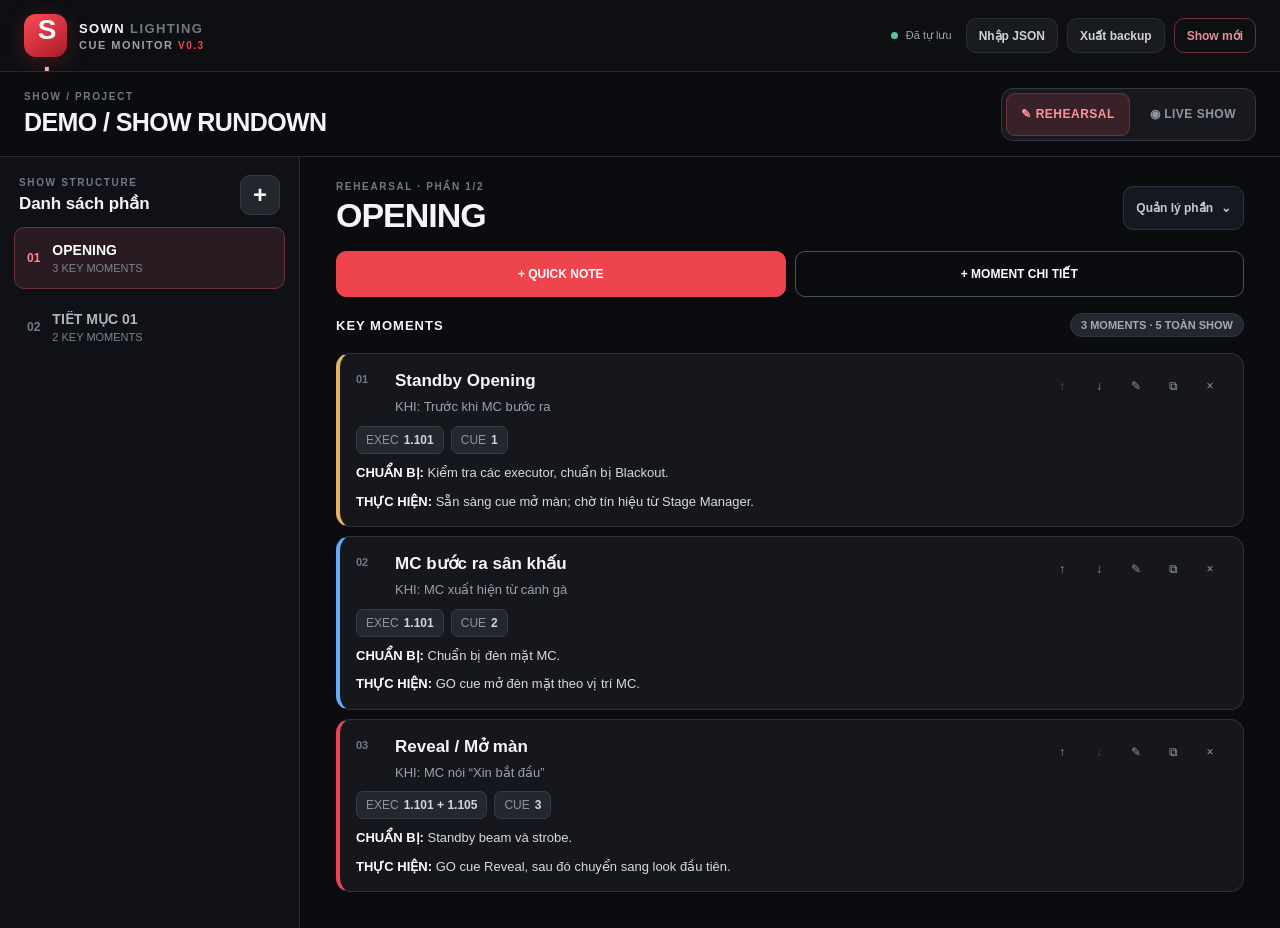
==== commit b21265ed: "Deploy v0.3 compact iPhone layout; preserve Quick Note and user cue data" ====
--- a/cue-monitor/index.html
+++ b/cue-monitor/index.html
@@ -108,6 +108,82 @@
 .quick-note-actions .btn-accent{flex:1;min-height:48px}
 .quick-note-tip{color:#aaa3a7;font-size:11px;line-height:1.5}
 @media(max-width:700px){.quick-note-launch .btn{width:100%;min-height:49px}.quick-note-form{padding:14px}.quick-note-actions .btn{width:100%}.quick-note-actions .btn-quiet{min-height:40px}}
+
+/* v0.3 — iPhone operator compact / fewer secondary notes */
+.app-shell{min-height:100dvh}
+.header{padding:14px 24px;border-bottom:1px solid #252830}
+.showbar{padding:14px 24px}
+.sidebar{padding:18px 14px;gap:12px}
+.main{padding:24px clamp(16px,3vw,36px) 36px}
+.main-layout{gap:16px}
+.page-heading{align-items:center;gap:10px}
+.page-heading h1{font-size:clamp(26px,3vw,34px);margin:4px 0 0;line-height:1.16}
+.section-manage{border:1px solid #30343f;border-radius:10px;background:#151820;padding:8px 12px;flex-shrink:0}
+.section-manage summary{cursor:pointer;list-style:none;color:#c9cbd2;font-size:12px;font-weight:750;min-height:26px;display:flex;gap:8px;align-items:center;justify-content:space-between}
+.section-manage summary::-webkit-details-marker{display:none}
+.section-manage[open]{flex:1 1 100%}
+.section-manage .heading-actions{margin-top:10px;padding-top:10px;border-top:1px solid #30343f;display:flex;gap:7px;flex-wrap:wrap}
+.section-manage .btn{min-height:40px}
+.quick-note-launch{gap:9px}
+.quick-note-launch .btn{min-height:46px;font-weight:800}
+.quick-note-launch .btn:first-child{flex:1;background:#ed444e;border-color:#ed444e}
+.quick-note-launch .btn-outline{flex:1;min-width:0;background:transparent;border:1px solid #4c505b}
+.quick-note-form{padding:15px;gap:12px}
+.quick-note-form input,.quick-note-form textarea{font-size:16px}
+.quick-note-actions .btn{min-height:48px}
+.list-title{gap:8px}
+.list-title h2{font-size:13px}
+.count-badge{font-size:11px}
+.moments{gap:9px}
+.moment-card{border-radius:14px;background:#15171d}
+.moment-inner{padding:15px 16px}
+.moment-heading strong{font-size:17px}
+.moment-trigger{font-size:13px}
+.note-summary{font-size:13px;margin-top:9px;color:#d7dae2}
+.note-summary b{color:#ffffff}
+.chips{margin-top:9px}
+.chip{padding:6px 9px}
+.live-subtitle{font-size:15px;color:#eac4cd}
+.live-hero{border-radius:16px;padding:22px}
+.field-value{font-size:16px}
+.live-actions .btn{min-height:60px}
+.empty-state{padding:28px 16px}
+.footer,.sidebar-foot,.section-hint,.live-notice,.subtitle,.quick-note-tip,.quick-note-hint{display:none !important}
+@media(max-width:950px){.header{padding:14px 16px}.showbar{padding:14px 16px}}
+@media(max-width:700px){
+ .header{padding:14px 15px;padding-top:calc(14px + env(safe-area-inset-top,0px))}
+ .header-actions{gap:6px}
+ .header-actions .btn{min-height:36px}
+ .showbar{padding:13px 15px 15px;gap:9px}
+ .show-name{font-size:22px}
+ .mode-tab{min-height:45px}
+ .sidebar{padding:13px 12px;gap:9px}
+ .main{padding:17px 14px 32px}
+ .main-layout{gap:14px}
+ .page-heading{flex-direction:row;align-items:center;flex-wrap:wrap}
+ .page-heading h1{font-size:28px;margin:2px 0 0}
+ .section-manage{margin-left:auto}
+ .section-manage[open]{width:100%}
+ .section-manage .heading-actions{width:100%;justify-content:flex-start;display:grid;grid-template-columns:repeat(2,minmax(0,1fr))}
+ .section-manage .btn{width:100%;padding:8px 6px;min-height:42px}
+ .quick-note-launch{display:grid;grid-template-columns:minmax(0,1fr) minmax(0,1fr);gap:8px}
+ .quick-note-launch .btn{width:100%;padding:10px 6px;font-size:12px;min-height:49px}
+ .quick-note-form{padding:13px;gap:10px}
+ .quick-note-actions .btn{width:100%}
+ .list-title{display:flex;align-items:center;flex-wrap:wrap}
+ .count-badge{font-size:10px}
+ .moment-inner{padding:13px}
+ .moment-header{gap:8px}
+ .moment-heading strong{font-size:16px}
+ .live-hero{padding:18px}
+ .live-hero h2{font-size:30px}
+ .field-box{padding:12px}
+ .field-grid{gap:8px}
+ .live-actions .btn-accent{font-size:14px}
+ .live-actions .btn-outline{min-width:86px}
+ .upcoming-card{padding:13px}
+}
+
 </style>
 </head>
 <body>
@@ -117,7 +193,7 @@
         <div class="brand-mark" aria-hidden="true">S<span>.</span></div>
         <div>
           <div class="brand-top">SOWN<span>LIGHTING</span></div>
-          <div class="brand-bottom">CUE MONITOR <b>V0.2</b></div>
+          <div class="brand-bottom">CUE MONITOR <b>V0.3</b></div>
         </div>
       </div>
       <div class="header-actions">
@@ -146,11 +222,9 @@
           <button type="button" class="icon-btn" data-action="add-section" title="Thêm phần" aria-label="Thêm phần">+</button>
         </div>
         <div class="sections" id="sections"></div>
-        <div class="sidebar-foot"><span>Ghi chú rehearsal · Vận hành thủ công</span><span class="pill">OFFLINE</span></div>
       </aside>
       <main class="main" id="main" aria-live="polite"></main>
     </div>
-    <footer class="footer">SOWN CUE MONITOR <span>Không điều khiển grandMA2 · Không cần nhạc hoặc timecode</span></footer>
   </div>
 
   <dialog id="editorDialog" class="editor-dialog" aria-labelledby="dialogTitle">
@@ -260,7 +334,7 @@
     const moments=s.moments.map((m,i)=>{
       const chips=[m.executor?`<span class="chip"><b>EXEC</b>${esc(m.executor)}</span>`:'',m.cue?`<span class="chip"><b>CUE</b>${esc(m.cue)}</span>`:''].join('');
       return `<article class="moment-card color-${m.color}"><div class="moment-inner">
-        <div class="moment-header"><span class="moment-num">${String(i+1).padStart(2,'0')}</span><div class="moment-heading"><strong>${esc(m.title)}</strong><p class="moment-trigger">${m.trigger?'KHI: '+esc(m.trigger):'Chưa có điểm nhận biết / trigger'}</p></div>
+        <div class="moment-header"><span class="moment-num">${String(i+1).padStart(2,'0')}</span><div class="moment-heading"><strong>${esc(m.title)}</strong><p class="moment-trigger">${m.trigger?'KHI: '+esc(m.trigger):'Chưa có trigger'}</p></div>
         <div class="moment-actions">
           <button class="mini-btn" data-action="moment-up" data-id="${m.id}" title="Đưa lên" aria-label="Đưa moment lên" ${i===0?'disabled':''}>↑</button>
           <button class="mini-btn" data-action="moment-down" data-id="${m.id}" title="Đưa xuống" aria-label="Đưa moment xuống" ${i===s.moments.length-1?'disabled':''}>↓</button>
@@ -271,14 +345,12 @@
         ${chips?`<div class="chips">${chips}</div>`:''}
         ${m.prepare?`<p class="note-summary"><b>CHUẨN BỊ:</b> ${esc(m.prepare)}</p>`:''}
         ${m.action?`<p class="note-summary"><b>THỰC HIỆN:</b> ${esc(m.action)}</p>`:''}
-        ${m.notes?`<p class="note-summary"><b>NOTE:</b> ${esc(m.notes)}</p>`:''}
       </div></article>`;
     }).join('');
     return `<div class="main-layout">
-      <div class="page-heading"><div><div class="eyebrow">REHEARSAL / EDIT MODE · PHẦN ${si+1}/${state.sections.length}</div><h1>${esc(s.name)}</h1><p class="subtitle">Ghi lại key moment, dấu hiệu nhận biết và thao tác khi tổng duyệt.</p></div>
-      <div class="heading-actions"><button class="btn btn-quiet btn-sm" data-action="section-up" ${si===0?'disabled':''}>↑ Phần</button><button class="btn btn-quiet btn-sm" data-action="section-down" ${si===state.sections.length-1?'disabled':''}>↓ Phần</button><button class="btn btn-quiet btn-sm" data-action="edit-section" data-id="${s.id}">Sửa phần</button><button class="btn btn-danger-outline btn-sm" data-action="delete-section" data-id="${s.id}">Xóa</button></div></div>
-      ${s.notes?`<div class="section-note">${esc(s.notes)}</div>`:''}
-      <div class="quick-note-launch"><button class="btn btn-sm" type="button" data-action="quick-note-toggle" aria-expanded="${quickNoteOpen?'true':'false'}" aria-controls="quickNoteForm">${quickNoteOpen?'× ĐÓNG QUICK NOTE':'✎ QUICK NOTE · GHI NHANH'}</button><span class="quick-note-hint">Ghi moment ngay khi rehearsal, không cần mở trình sửa chi tiết.</span></div>
+      <div class="page-heading"><div><div class="eyebrow">REHEARSAL · PHẦN ${si+1}/${state.sections.length}</div><h1>${esc(s.name)}</h1></div>
+      <details class="section-manage"><summary>Quản lý phần <span aria-hidden="true">⌄</span></summary><div class="heading-actions"><button class="btn btn-quiet btn-sm" data-action="section-up" ${si===0?'disabled':''}>↑ Phần</button><button class="btn btn-quiet btn-sm" data-action="section-down" ${si===state.sections.length-1?'disabled':''}>↓ Phần</button><button class="btn btn-quiet btn-sm" data-action="edit-section" data-id="${s.id}">Sửa phần</button><button class="btn btn-danger-outline btn-sm" data-action="delete-section" data-id="${s.id}">Xóa</button></div></details></div>
+      <div class="quick-note-launch"><button class="btn btn-sm" type="button" data-action="quick-note-toggle" aria-expanded="${quickNoteOpen?'true':'false'}" aria-controls="quickNoteForm">${quickNoteOpen?'× ĐÓNG':'+ QUICK NOTE'}</button><button type="button" class="btn btn-outline btn-sm" data-action="add-moment" data-section-id="${s.id}">+ MOMENT CHI TIẾT</button></div>
       ${quickNoteOpen?`<form class="quick-note-form" id="quickNoteForm" data-section-id="${esc(s.id)}">
         <div class="form-field"><label for="qn_title">KEY MOMENT *</label><input id="qn_title" name="title" required maxlength="180" placeholder="Ví dụ: MC bước ra sân khấu" autocomplete="off" enterkeyhint="next"></div>
         <div class="form-field"><label for="qn_trigger">KHI NÀO? / DẤU HIỆU NHẬN BIẾT</label><input id="qn_trigger" name="trigger" maxlength="2500" placeholder="Ví dụ: MC nói câu cuối" autocomplete="off" enterkeyhint="next"></div>
@@ -288,12 +360,9 @@
         </div>
         <div class="form-field"><label for="qn_action">CẦN LÀM GÌ? (TÙY CHỌN)</label><textarea id="qn_action" name="action" maxlength="2500" rows="2" placeholder="GO / OFF / FLASH / thao tác khác..."></textarea></div>
         <div class="quick-note-actions"><button type="submit" class="btn btn-accent">✓ LƯU & GHI TIẾP</button><button type="button" class="btn btn-quiet" data-action="quick-note-close">ĐÓNG</button></div>
-        <div class="quick-note-tip">Lưu xong sẽ tự tạo một moment mới ở cuối phần này. Có thể chỉnh sửa chi tiết và đổi thứ tự sau. Ctrl/⌘ + Enter để lưu nhanh.</div>
       </form>`:''}
       <div class="list-title"><h2>KEY MOMENTS</h2><span class="count-badge">${s.moments.length} MOMENTS · ${allCount()} TOÀN SHOW</span></div>
-      <div class="moments">${moments||'<div class="empty-state"><strong>Phần này chưa có moment</strong><p>Thêm ghi chú cho từng tín hiệu: MC nói câu nào, nghệ sĩ đứng đâu, chuyển cảnh lúc nào và gọi Executor/Cue nào.</p></div>'}</div>
-      <button class="btn btn-accent" data-action="add-moment" data-section-id="${s.id}">+ THÊM KEY MOMENT</button>
-      <div class="section-hint">Mẹo: Dùng nút ↑ ↓ để sắp thứ tự moment theo diễn biến thực tế. Tất cả thay đổi được tự lưu.</div>
+      <div class="moments">${moments||'<div class="empty-state"><strong>Chưa có moment</strong><p>Nhấn Quick Note để tạo moment đầu tiên.</p></div>'}</div>
     </div>`;
   }
   function fieldBox(label,value) {return `<div class="field-box"><div class="field-label">${label}</div><div class="field-value ${!value?'muted':''}">${txt(value)}</div></div>`;}
@@ -310,18 +379,16 @@
     return `<div class="main-layout">
       <div class="live-topbar"><div><div class="eyebrow">LIVE SHOW / MANUAL CUE MONITOR</div><div class="live-counter">Moment <b>${String(idx+1).padStart(2,'0')} / ${arr.length}</b> <span class="live-counts">· Đã xong ${state.doneIds.length}</span></div></div>${selector}</div>
       <div class="live-hero"><div class="live-label">● MOMENT ĐANG CHỜ · ${esc(active.sectionName)}</div><h2>${esc(active.title)}</h2>
-        <div class="live-subtitle">${active.trigger?'Dấu hiệu: '+esc(active.trigger):'Chờ tín hiệu từ sân khấu / Stage Manager'}</div>
+        <div class="live-subtitle">${active.trigger?'KHI: '+esc(active.trigger):'Chờ tín hiệu sân khấu'}</div>
         ${execTags?`<div class="exec-row">${execTags}</div>`:''}
         <div class="divider"></div>
-        <div class="field-grid">${fieldBox('01 / CHUẨN BỊ',active.prepare)}${fieldBox('02 / THỰC HIỆN',active.action)}</div>
-        ${active.notes?`<div style="margin-top:14px">${fieldBox('03 / GHI CHÚ THÊM',active.notes)}</div>`:''}
+        <div class="field-grid">${fieldBox('CHUẨN BỊ',active.prepare)}${fieldBox('THAO TÁC',active.action)}</div>
       </div>
-      <div class="live-actions"><button type="button" class="btn btn-outline" data-action="previous" ${idx===0?'disabled':''}>← LÙI LẠI</button><button type="button" class="btn btn-accent" data-action="next">✓ ${idx===arr.length-1?'HOÀN TẤT SHOW':'ĐÃ XONG · MOMENT TIẾP →'}</button></div>
-      <div class="live-notice">Chỉ nhắc thao tác, KHÔNG gửi GO / OFF / GOTO đến grandMA2. Bấm “Đã xong” sau khi thực hiện trên bàn.</div>
+      <div class="live-actions"><button type="button" class="btn btn-outline" data-action="previous" ${idx===0?'disabled':''}>← LÙI LẠI</button><button type="button" class="btn btn-accent" data-action="next">✓ ${idx===arr.length-1?'HOÀN TẤT SHOW':'XONG · MOMENT TIẾP →'}</button></div>
       <div class="list-title"><h2>${upcoming?'SẮP TỚI':'MOMENT CUỐI CÙNG'}</h2><span class="count-badge">${Math.max(0,arr.length-idx-1)} PHÍA TRƯỚC</span></div>
-      ${upcoming?`<div class="upcoming-grid">${upcoming}</div>`:'<div class="section-hint">Đây là moment cuối. Khi hoàn tất, bấm nút màu đỏ phía trên.</div>'}
+      ${upcoming?`<div class="upcoming-grid">${upcoming}</div>`:'<div class="section-hint"></div>'}
       ${prev?`<div class="upcoming-card last"><small>MOMENT VỪA QUA</small><strong>${esc(prev.title)}</strong><span>${esc(prev.sectionName)}</span></div>`:''}
-      <div class="heading-actions"><button class="btn btn-quiet btn-sm" data-action="edit-moment" data-id="${active.id}">✎ Chỉnh ghi chú moment này</button><button class="btn btn-quiet btn-sm" data-action="reset">↺ Reset trạng thái show</button></div>
+      <div class="heading-actions"><button class="btn btn-quiet btn-sm" data-action="edit-moment" data-id="${active.id}">✎ Sửa moment</button><button class="btn btn-quiet btn-sm" data-action="reset">↺ Reset trạng thái show</button></div>
     </div>`;
   }
   function render() {
@@ -344,7 +411,7 @@
     else if (type==='section') {
       const s=id?findSection(id):null;
       $('#dialogTitle').textContent=s?'Chỉnh sửa phần':'Tạo phần mới';
-      form.innerHTML=input('name','TÊN PHẦN / KEY',s?.name||'','required maxlength="140" autofocus placeholder="OPENING / TIẾT MỤC 01 / FINALE"')+area('notes','GHI CHÚ CHUNG CHO PHẦN',s?.notes||'','Ví dụ: Stage Manager gọi standby trước 30s')+foot();
+      form.innerHTML=input('name','TÊN PHẦN / KEY',s?.name||'','required maxlength="140" autofocus placeholder="OPENING / TIẾT MỤC 01 / FINALE"')+foot();
     } else {
       const s=findSection(sectionId),m=id?s?.moments.find(x=>x.id===id):null;
       if (!s) return;
@@ -354,9 +421,8 @@
         <div class="form-grid">${input('executor','EXECUTOR TRÊN grandMA2',m?.executor||'','maxlength="180" placeholder="1.101 hoặc 1.101 + 1.105"')}${input('cue','CUE',m?.cue||'','maxlength="180" placeholder="5 / 5.1 / 7 Thru 9"')}</div>
         ${area('prepare','CẦN CHUẨN BỊ',m?.prepare||'','Ví dụ: Standby đèn mặt, bàn nâng, group beam...')}
         ${area('action','KHI ĐẾN MOMENT CẦN LÀM GÌ?',m?.action||'','Ví dụ: GO Executor 1.101 Cue 5; kéo fader 1.202')}
-        ${area('notes','GHI CHÚ THÊM',m?.notes||'','Thông tin đặc biệt từ rehearsal')}
         <div class="form-field"><label for="f_color">MÀU NHẬN BIẾT</label><select id="f_color" name="color">${COLORS.map(c=>`<option value="${c}" ${c===(m?.color||'amber')?'selected':''}>${{amber:'Vàng / Standby',red:'Đỏ / Quan trọng',blue:'Xanh dương / MC',green:'Xanh lá / Go',purple:'Tím / Chuyển cảnh'}[c]}</option>`).join('')}</select></div>
-        <div class="dialog-help">Chỉ là ghi chú. Ứng dụng không gửi lệnh đến bàn điều khiển ánh sáng.</div>${foot()}`;
+        <div class="dialog-help"></div>${foot()}`;
     }
     dlg.showModal();
     setTimeout(()=>form.querySelector('[autofocus]')?.focus(),40);
@@ -388,12 +454,12 @@
     if(type==='show') {if(!val('name',140))return;state.name=val('name',140);}
     else if(type==='section') {
       const name=val('name',140);if(!name) return;
-      if(id) {const s=findSection(id);if(!s)return;s.name=name;s.notes=val('notes');}
-      else {const s={id:newId(),name,notes:val('notes'),moments:[]};state.sections.push(s);state.selectedSectionId=s.id;}
+      if(id) {const s=findSection(id);if(!s)return;s.name=name;}
+      else {const s={id:newId(),name,notes:'',moments:[]};state.sections.push(s);state.selectedSectionId=s.id;}
     } else if(type==='moment') {
       const s=findSection(sectionId);if(!s)return;
       const title=val('title',180);if(!title)return;
-      const m={title,trigger:val('trigger'),prepare:val('prepare'),action:val('action'),executor:val('executor',180),cue:val('cue',180),notes:val('notes'),color:COLORS.includes(val('color'))?val('color'):'amber'};
+      const m={title,trigger:val('trigger'),prepare:val('prepare'),action:val('action'),executor:val('executor',180),cue:val('cue',180),notes:(id?(s.moments.find(x=>x.id===id)?.notes||''):''),color:COLORS.includes(val('color'))?val('color'):'amber'};
       if(id){const target=s.moments.find(x=>x.id===id);if(!target)return;Object.assign(target,m);}
       else {m.id=newId();s.moments.push(m); if(!state.cursorId)state.cursorId=m.id;}
       state.selectedSectionId=s.id;
@@ -408,7 +474,7 @@
   function downloadJSON(){
     const date=new Date().toISOString().slice(0,10);
     const name=(state.name.normalize('NFKD').replace(/[\u0300-\u036f]/g,'').replace(/[^\w-]+/g,'_').slice(0,38)||'SHOW');
-    const output={...state,exportedAt:new Date().toISOString(),app:'SOWN Cue Monitor V0.2'};
+    const output={...state,exportedAt:new Date().toISOString(),app:'SOWN Cue Monitor V0.3'};
     const blob=new Blob([JSON.stringify(output,null,2)],{type:'application/json'});
     const url=URL.createObjectURL(blob);const a=document.createElement('a');a.href=url;a.download=`SOWN_${name}_${date}.json`;document.body.append(a);a.click();a.remove();setTimeout(()=>URL.revokeObjectURL(url),10000);toast('Đã tạo file JSON để lưu/chia sẻ.');
   }
